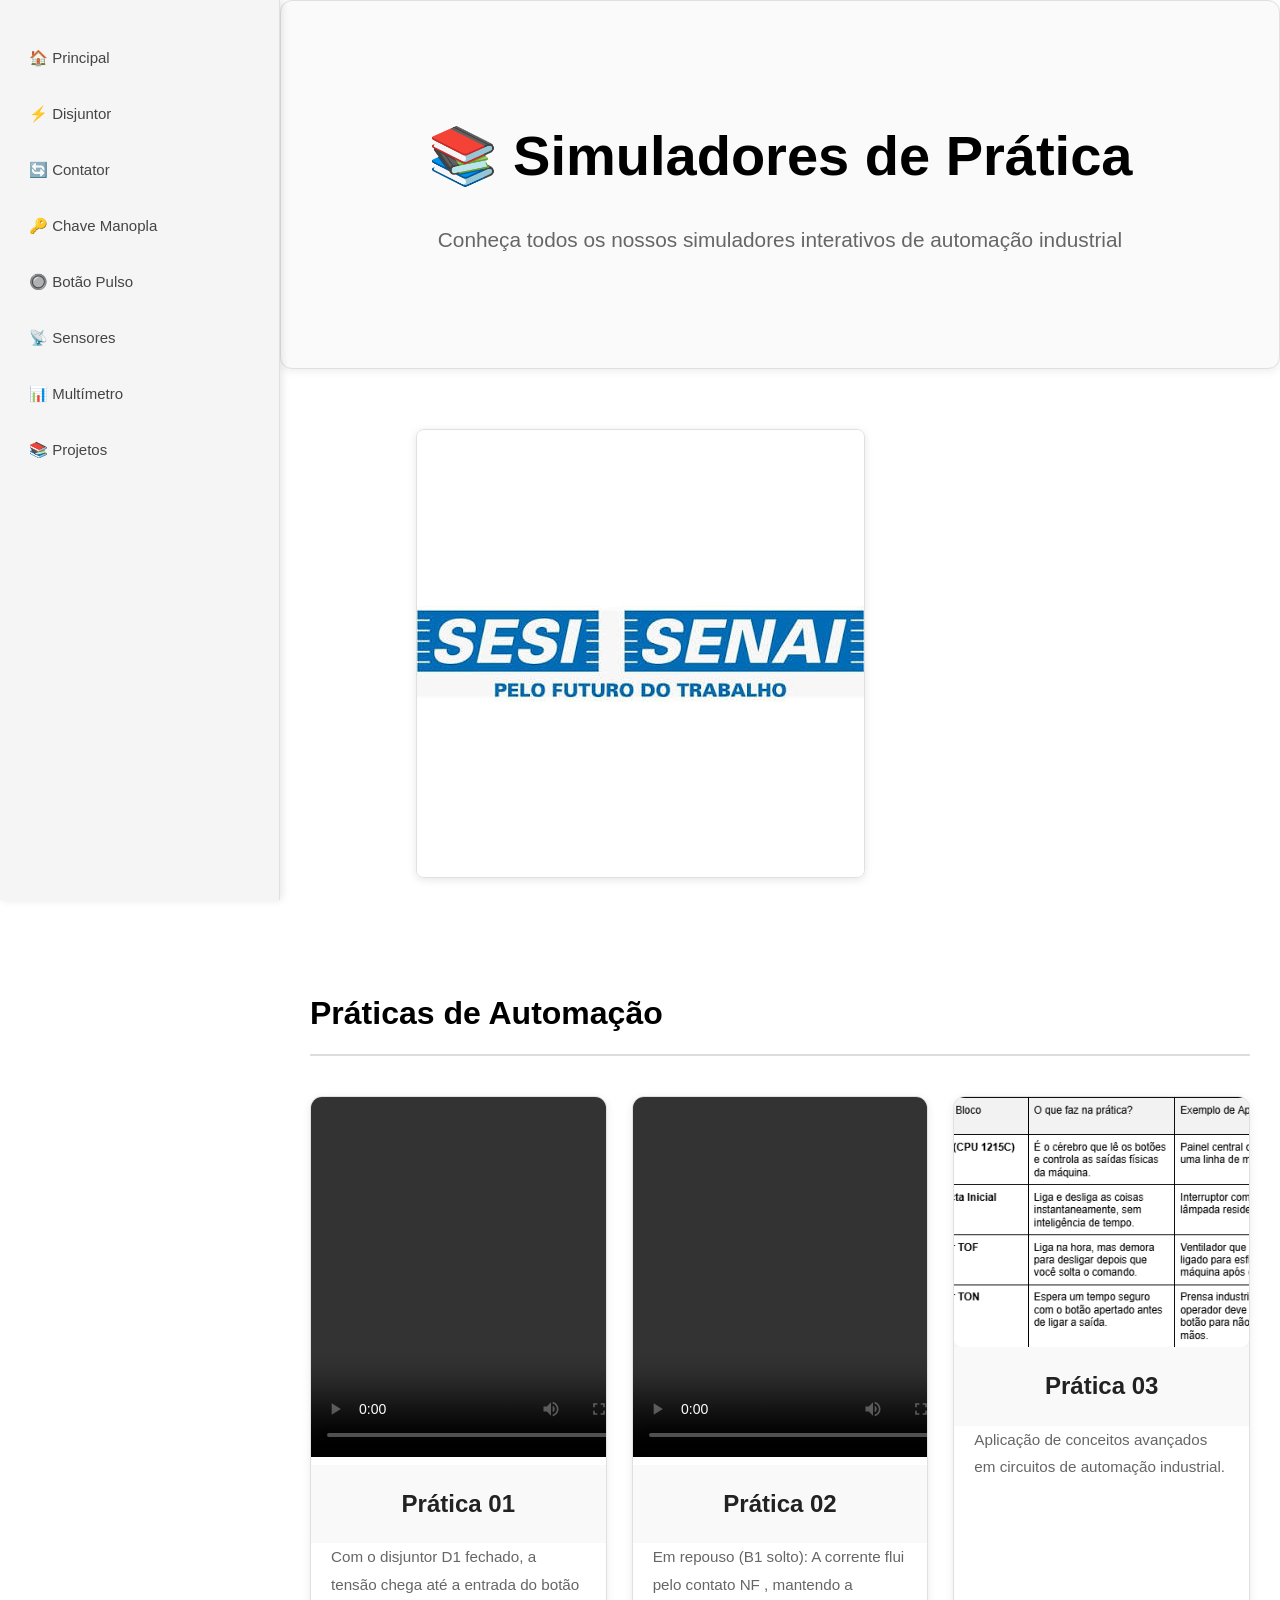
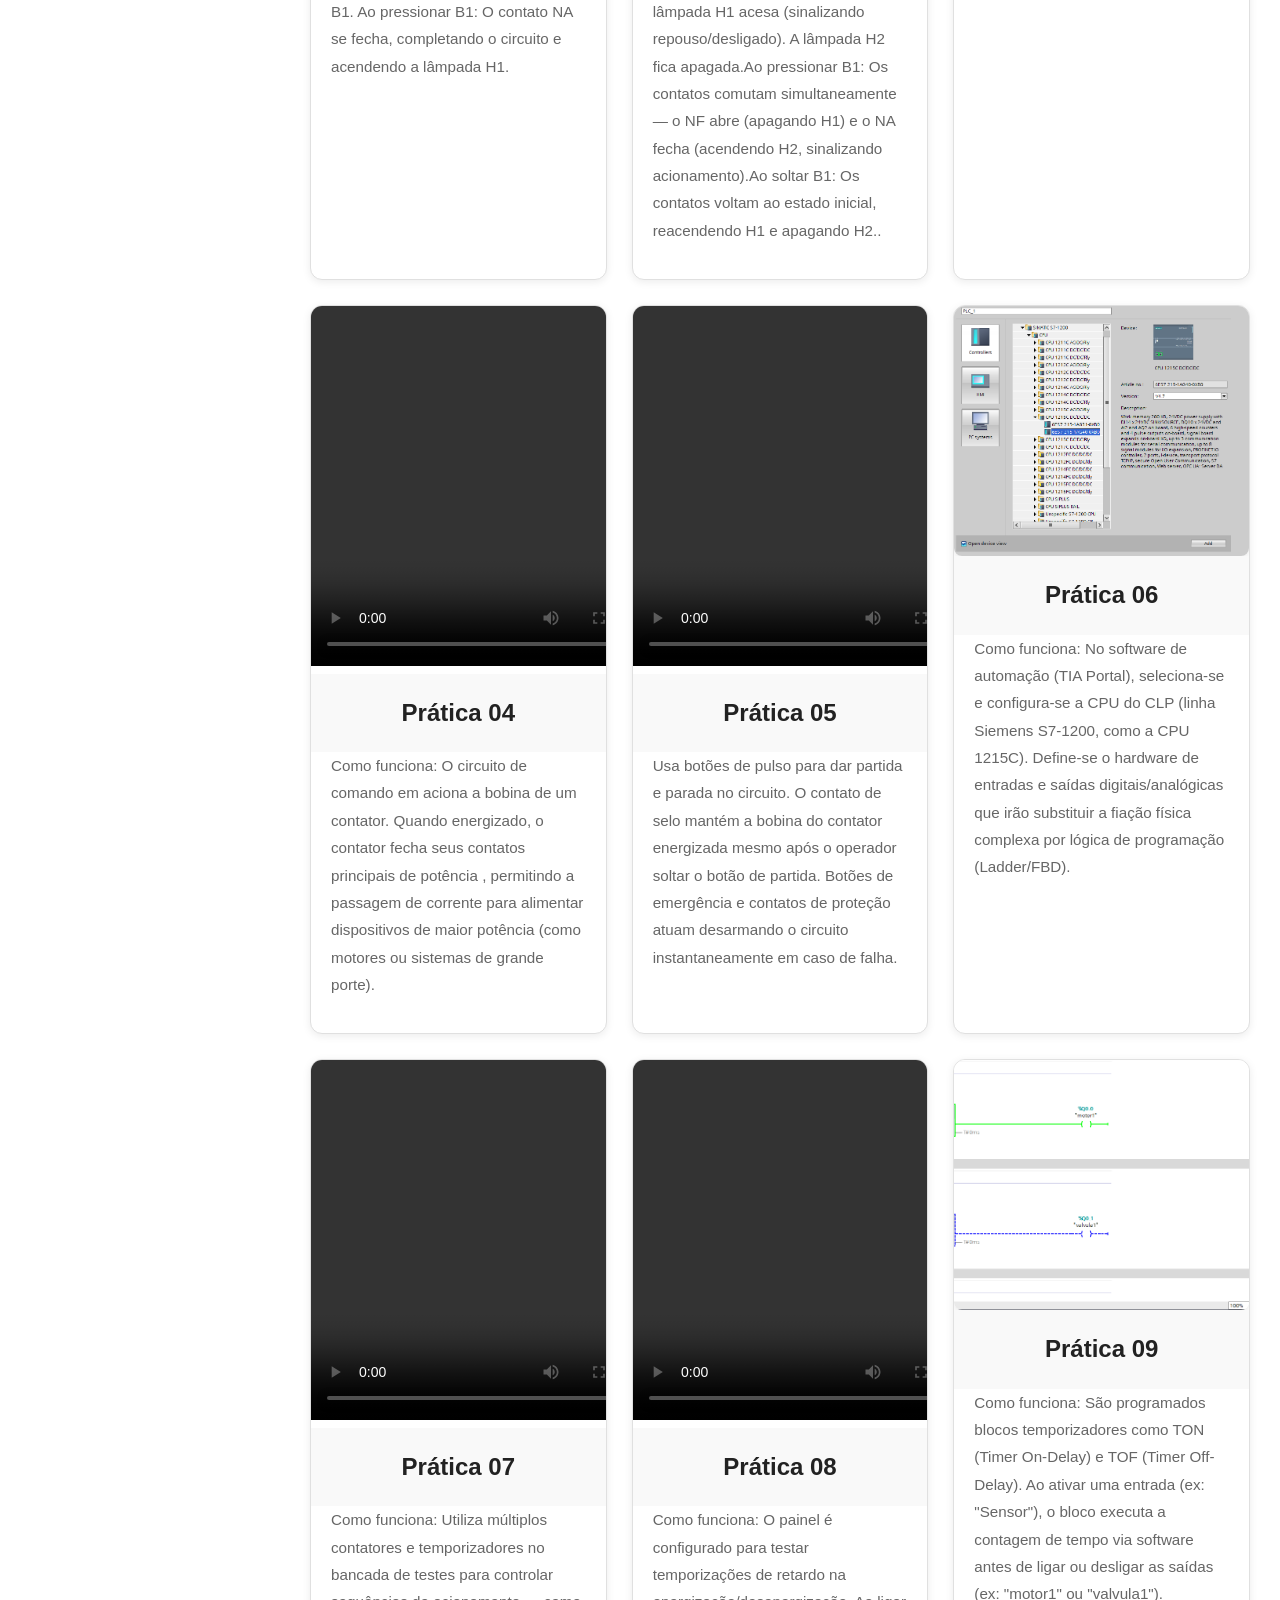
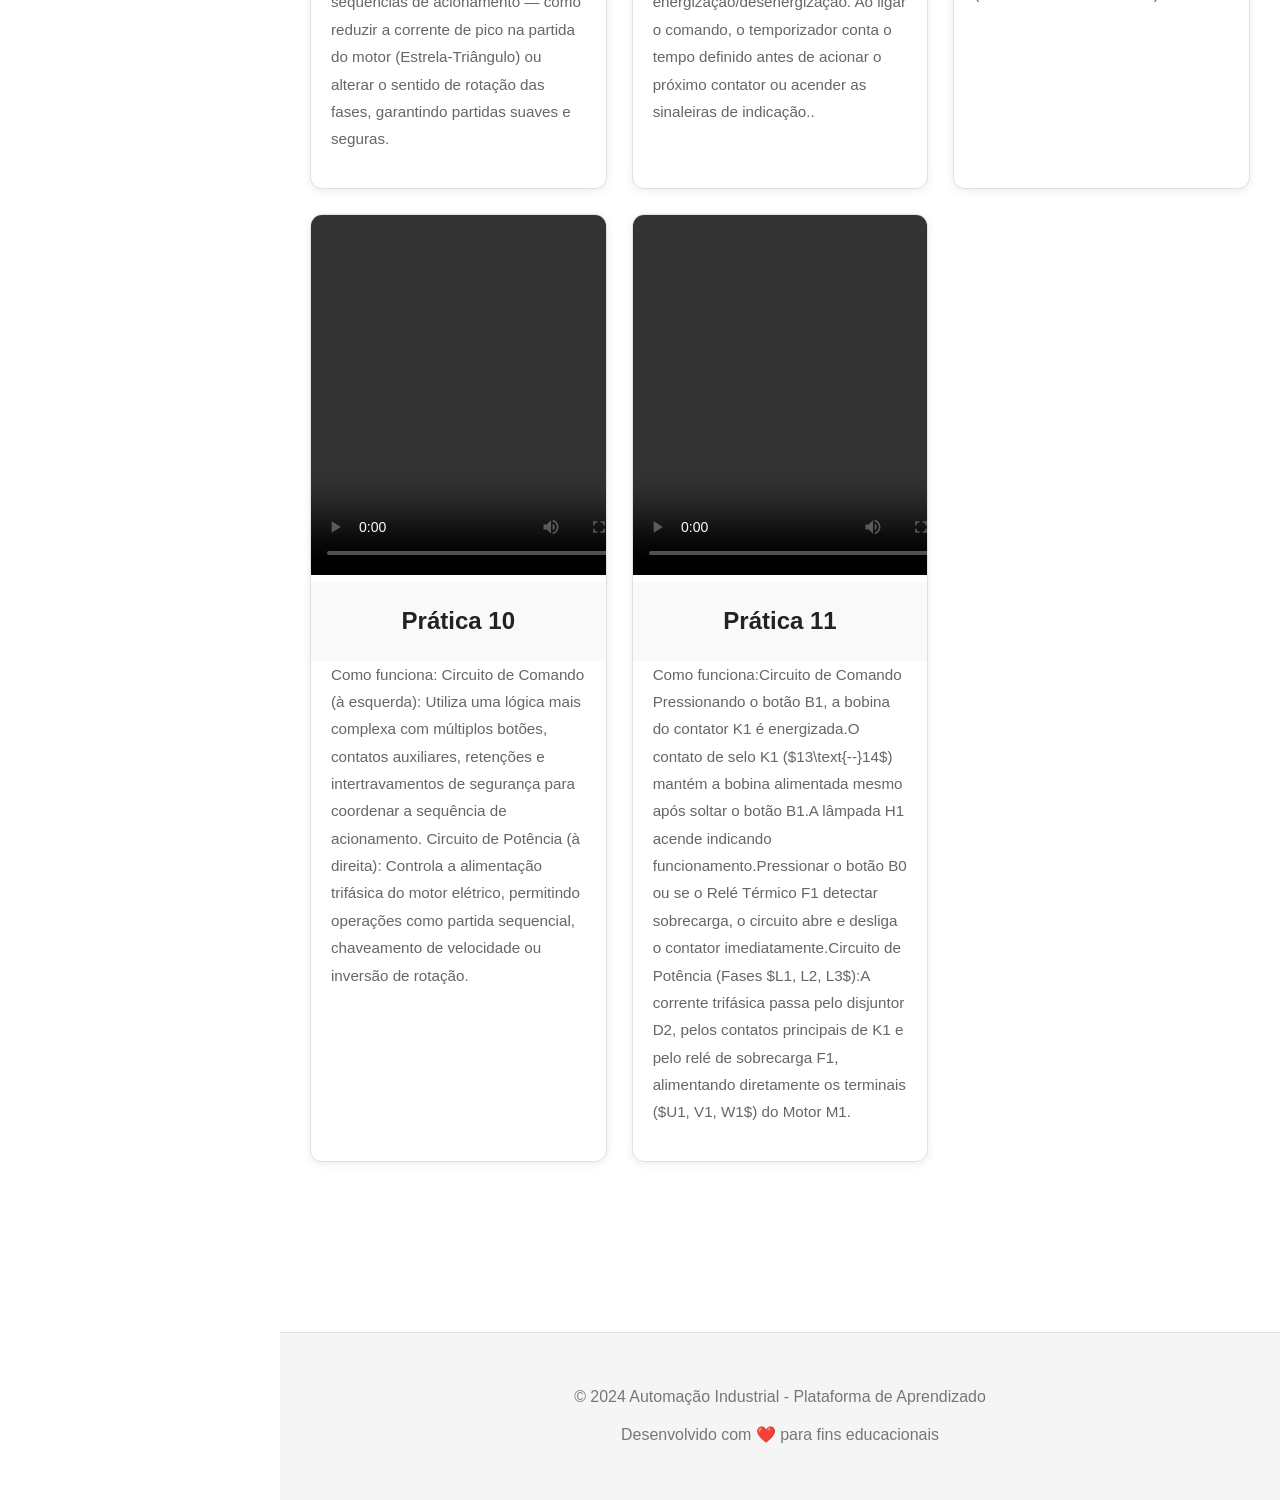
==== projetos.html @ 09acc61e "ultima versão" ====
<!DOCTYPE html>
<html lang="pt-BR">
<head>
    <meta charset="UTF-8">
    <meta name="viewport" content="width=device-width, initial-scale=1.0">
    <link rel="stylesheet" href="../style.css">
    <title>Projetos - Simuladores de Automação Industrial</title>
</head>
<body>
    
    <header>
        <nav>
            <a href="../index.html">🏠 Principal</a>
            <a href="./disjuntor.html">⚡ Disjuntor</a>
            <a href="./contador.html">🔄 Contator</a>
            <a href="./chave_manopla.html">🔑 Chave Manopla</a>
            <a href="./botao_pulso.html">🔘 Botão Pulso</a>
            <a href="./sensores.html">📡 Sensores</a>
            <a href="./multímetro.html">📊 Multímetro</a>
            <a href="../projetos.html">📚 Projetos</a>
        </nav>
    </header>

    <div class="hero">
        <h1>📚 Simuladores de Prática</h1>
        <p>Conheça todos os nossos simuladores interativos de automação industrial</p>
    </div>

    <img src="./IMG/LOGO.png" alt="">

    <div class="container">
        <h2>Práticas de Automação</h2>
        
        <div class="grid-images">
            <div class="img-card">
                <video src="./simulares/e1.mp4" controls></video>
                <h3>Prática 01</h3>
                <p>Com o disjuntor D1 fechado, a tensão chega até a entrada do botão B1.

Ao pressionar B1: O contato NA se fecha, completando o circuito e acendendo a lâmpada H1.</p>
            </div>
            
            <div class="img-card">
                <video src="./simulares/e2.mp4" controls></video>
                <h3>Prática 02</h3>
                <p>Em repouso (B1 solto): A corrente flui pelo contato NF , mantendo a lâmpada H1 acesa (sinalizando repouso/desligado). A lâmpada H2 fica apagada.Ao pressionar B1: Os contatos comutam simultaneamente — o NF abre (apagando H1) e o NA fecha (acendendo H2, sinalizando acionamento).Ao soltar B1: Os contatos voltam ao estado inicial, reacendendo H1 e apagando H2..</p>
            </div>

            <div class="img-card">
               <img src="./IMG/OQUE É CADA um.png" alt="">
                <h3>Prática 03</h3>
                <p>Aplicação de conceitos avançados em circuitos de automação industrial.</p>
            </div>

            <div class="img-card">
                <video src="./simulares/v10.mp4" controls></video>
                <h3>Prática 04</h3>
                <p>Como funciona: O circuito de comando em  aciona a bobina de um contator. Quando energizado, o contator fecha seus contatos principais de potência , permitindo a passagem de corrente para alimentar dispositivos de maior potência (como motores ou sistemas de grande porte).</p>
            </div>

            <div class="img-card">
             <video src="./simulares/v9.mp4" controls></video>
                <h3>Prática 05</h3>
                <p>Usa botões de pulso para dar partida e parada no circuito.

O contato de selo mantém a bobina do contator energizada mesmo após o operador soltar o botão de partida.

Botões de emergência e contatos de proteção atuam desarmando o circuito instantaneamente em caso de falha.</p>
            </div>

            <div class="img-card">
            <img src="./IMG/CPU.png" alt="">
                <h3>Prática 06</h3>
                <p>Como funciona:

No software de automação (TIA Portal), seleciona-se e configura-se a CPU do CLP (linha Siemens S7-1200, como a CPU 1215C).

Define-se o hardware de entradas e saídas digitais/analógicas que irão substituir a fiação física complexa por lógica de programação (Ladder/FBD).</p>
            </div>

            <div class="img-card">
                <video src="./simulares/v12.mp4" controls></video>
                <h3>Prática 07</h3>
                <p>Como funciona: Utiliza múltiplos contatores e temporizadores no bancada de testes para controlar sequências de acionamento — como reduzir a corrente de pico na partida do motor (Estrela-Triângulo) ou alterar o sentido de rotação das fases, garantindo partidas suaves e seguras.</p>
            </div>

            <div class="img-card">
            <video src="./simulares/v11.mp4" controls></video>
                <h3>Prática 08</h3>
                <p>Como funciona: O painel é configurado para testar temporizações de retardo na energização/desenergização. Ao ligar o comando, o temporizador conta o tempo definido  antes de acionar o próximo contator ou acender as sinaleiras de indicação..</p>
            </div>

            <div class="img-card">
          <img src="./IMG/si.png" alt="">
                <h3>Prática 09</h3>
                <p>Como funciona:

São programados blocos temporizadores como TON (Timer On-Delay) e TOF (Timer Off-Delay).

Ao ativar uma entrada (ex: "Sensor"), o bloco executa a contagem de tempo via software antes de ligar ou desligar as saídas (ex: "motor1" ou "valvula1").</p>
            </div>

            <div class="img-card">
             <video src="./simulares/e7.mp4" controls></video>
                <h3>Prática 10</h3>
                <p>Como funciona:

Circuito de Comando (à esquerda): Utiliza uma lógica mais complexa com múltiplos botões, contatos auxiliares, retenções e intertravamentos de segurança para coordenar a sequência de acionamento.

Circuito de Potência (à direita): Controla a alimentação trifásica do motor elétrico, permitindo operações como partida sequencial, chaveamento de velocidade ou inversão de rotação.</p>
            </div>

            <div class="img-card">
                <video src="./simulares/e6.mp4" controls></video>
                <h3>Prática 11</h3>
                <p>Como funciona:Circuito de Comando Pressionando o botão B1, a bobina do contator K1 é energizada.O contato de selo K1 ($13\text{--}14$) mantém a bobina alimentada mesmo após soltar o botão B1.A lâmpada H1 acende indicando funcionamento.Pressionar o botão B0  ou se o Relé Térmico F1 detectar sobrecarga, o circuito abre e desliga o contator imediatamente.Circuito de Potência (Fases $L1, L2, L3$):A corrente trifásica passa pelo disjuntor D2, pelos contatos principais de K1 e pelo relé de sobrecarga F1, alimentando diretamente os terminais ($U1, V1, W1$) do Motor M1.</p>
            </div>
        </div>

    </div>

    <footer>
        <p>&copy; 2024 Automação Industrial - Plataforma de Aprendizado</p>
        <p>Desenvolvido com ❤️ para fins educacionais</p>
    </footer>
</body>
</html>

 
    
</body>
</html>
---- style.css ----
/* ===== RESET E BASE ===== */
* {
    margin: 0;
    padding: 0;
    box-sizing: border-box;
}

html {
    scroll-behavior: smooth;
}

body {
    font-family: 'Segoe UI', 'Roboto', Arial, sans-serif;
    background: #ffffff;
    color: #333333;
    line-height: 1.6;
    min-height: 100vh;
    margin-left: 0;
    padding-left: 0;
}

/* ===== SIDEBAR NAVEGAÇÃO ===== */
header {
    position: fixed;
    left: 0;
    top: 0;
    width: 280px;
    height: 100vh;
    background: #f5f5f5;
    padding: 0;
    z-index: 1000;
    box-shadow: 2px 0 8px rgba(0, 0, 0, 0.1);
    border-right: 1px solid #e0e0e0;
    overflow-y: auto;
    overflow-x: hidden;
}

header nav {
    display: flex;
    flex-direction: column;
    gap: 0;
    padding: 30px 0;
    width: 100%;
}

nav a {
    color: #444444;
    text-decoration: none;
    padding: 16px 25px;
    transition: all 0.3s ease;
    font-weight: 500;
    position: relative;
    overflow: hidden;
    font-size: 15px;
    display: flex;
    align-items: center;
    gap: 12px;
    border-left: 4px solid transparent;
}

nav a::before {
    content: '';
    position: absolute;
    left: 0;
    top: -100%;
    width: 100%;
    height: 100%;
    background: linear-gradient(180deg, transparent, rgba(0, 0, 0, 0.05), transparent);
    transition: top 0.4s ease;
}

nav a:hover {
    background: rgba(0, 0, 0, 0.08);
    color: #000000;
    border-left-color: #999999;
    transform: translateX(8px);
}

nav a:hover::before {
    top: 100%;
}

/* Scroll suave no sidebar */
header::-webkit-scrollbar {
    width: 6px;
}

header::-webkit-scrollbar-track {
    background: #f0f0f0;
}

header::-webkit-scrollbar-thumb {
    background: #cccccc;
    border-radius: 3px;
}

header::-webkit-scrollbar-thumb:hover {
    background: #999999;
}

/* ===== CONTAINER ===== */
.container {
    max-width: 1200px;
    margin: 0 auto;
    padding: 50px 30px;
    margin-left: 280px;
}

/* ===== TÍTULOS ===== */
h1, h2, h3 {
    color: #000000;
    margin: 30px 0 15px 0;
    font-weight: 700;
}

h1 {
    font-size: 3em;
    color: #000000;
    margin-bottom: 25px;
}

h2 {
    font-size: 2em;
    color: #000000;
    margin-top: 40px;
    border-bottom: 2px solid #dddddd;
    padding-bottom: 15px;
}

h3 {
    font-size: 1.5em;
    color: #222222;
}

p {
    font-size: 1.05em;
    margin-bottom: 15px;
    line-height: 1.8;
    color: #555555;
}

/* ===== HERO SECTION ===== */
.hero {
    text-align: center;
    padding: 80px 40px;
    background: #fafafa;
    border-radius: 12px;
    margin-bottom: 60px;
    margin-left: 280px;
    border: 1px solid #e0e0e0;
    box-shadow: 0 2px 8px rgba(0, 0, 0, 0.08);
}

.hero h1 {
    font-size: 3.5em;
    margin-bottom: 20px;
}

.hero p {
    font-size: 1.3em;
    color: #666666;
    max-width: 700px;
    margin: 0 auto 30px;
}

/* ===== LOGO CONTAINER ===== */
.logo-container {
    margin-top: 40px;
    display: flex;
    justify-content: center;
    align-items: center;
}

.logo-sesi {
    max-width: 200px;
    height: auto;
    border: none !important;
    box-shadow: none !important;
    margin: 0 !important;
    filter: drop-shadow(0 2px 8px rgba(0, 0, 0, 0.1));
    transition: all 0.3s ease;
}

.logo-sesi:hover {
    transform: scale(1.05);
    filter: drop-shadow(0 4px 12px rgba(0, 0, 0, 0.15));
}

/* ===== GRID DE CARDS ===== */
.grid-container {
    display: grid;
    grid-template-columns: repeat(auto-fit, minmax(300px, 1fr));
    gap: 30px;
    margin: 40px 0;
}

.card {
    background: #ffffff;
    padding: 30px;
    border-radius: 12px;
    border: 1px solid #e0e0e0;
    transition: all 0.3s ease;
    box-shadow: 0 2px 8px rgba(0, 0, 0, 0.08);
    position: relative;
    overflow: hidden;
}

.card::before {
    content: '';
    position: absolute;
    top: 0;
    left: -100%;
    width: 100%;
    height: 100%;
    background: linear-gradient(90deg, transparent, rgba(0, 0, 0, 0.03), transparent);
    transition: left 0.5s ease;
}

.card:hover {
    transform: translateY(-5px);
    border-color: #d0d0d0;
    box-shadow: 0 4px 16px rgba(0, 0, 0, 0.12);
}

.card:hover::before {
    left: 100%;
}

.card h3 {
    color: #222222;
    margin-top: 0;
    margin-bottom: 15px;
}

/* ===== IMAGENS ===== */
img {
    max-width: 100%;
    height: auto;
    border-radius: 8px;
    border: 1px solid #e0e0e0;
    box-shadow: 0 2px 8px rgba(0, 0, 0, 0.1);
    transition: all 0.3s ease;
    display: block;
    margin: 20px auto;
}

img:hover {
    transform: scale(1.02);
    border-color: #cccccc;
    box-shadow: 0 4px 16px rgba(0, 0, 0, 0.15);
}

.grid-images {
    display: grid;
    grid-template-columns: repeat(auto-fit, minmax(280px, 1fr));
    gap: 25px;
    margin: 40px 0;
}

.img-card {
    background: #ffffff;
    border-radius: 12px;
    overflow: hidden;
    border: 1px solid #e0e0e0;
    box-shadow: 0 2px 8px rgba(0, 0, 0, 0.08);
    transition: all 0.3s ease;
}

.img-card:hover {
    transform: translateY(-5px);
    border-color: #d0d0d0;
    box-shadow: 0 4px 16px rgba(0, 0, 0, 0.12);
}

.img-card img {
    width: 100%;
    height: 250px;
    object-fit: cover;
    margin: 0;
    border: none;
    display: block;
}

.img-card h3 {
    padding: 20px;
    text-align: center;
    margin: 0;
    color: #222222;
    background: #f9f9f9;
}

.img-card p {
    padding: 0 20px 20px;
    font-size: 0.95em;
    color: #666666;
}

/* ===== BOTÕES ===== */
button, .btn {
    background: #333333;
    color: #ffffff;
    border: none;
    padding: 14px 30px;
    border-radius: 8px;
    font-size: 1em;
    font-weight: 600;
    cursor: pointer;
    transition: all 0.3s ease;
    box-shadow: 0 2px 8px rgba(0, 0, 0, 0.15);
    text-decoration: none;
    display: inline-block;
    text-transform: uppercase;
    letter-spacing: 0.5px;
}

button:hover, .btn:hover {
    transform: translateY(-2px);
    box-shadow: 0 4px 12px rgba(0, 0, 0, 0.25);
    background: #1a1a1a;
}

button:active, .btn:active {
    transform: translateY(-1px);
}

/* ===== RODAPÉ ===== */
footer {
    background: #f5f5f5;
    color: #666666;
    text-align: center;
    padding: 40px 20px;
    margin-top: 80px;
    margin-left: 280px;
    border-top: 1px solid #e0e0e0;
    font-size: 0.95em;
}

footer p {
    margin: 10px 0;
    color: #777777;
}

/* ===== CAIXAS DE TEXTO ===== */
.texto-box, .info-box {
    border: 1px solid #e0e0e0;
    border-radius: 8px;
    padding: 25px;
    background: #fafafa;
    margin: 25px 0;
    box-shadow: 0 2px 4px rgba(0, 0, 0, 0.05);
    transition: all 0.3s ease;
}

.texto-box:hover, .info-box:hover {
    border-color: #d0d0d0;
    box-shadow: 0 4px 12px rgba(0, 0, 0, 0.08);
}

/* ===== LISTAS ===== */
ul {
    color: #555555;
}

ul li {
    color: #555555;
}

/* ===== RESPONSIVO ===== */
@media (max-width: 768px) {
    h1 {
        font-size: 2em;
    }

    h2 {
        font-size: 1.5em;
    }

    nav a {
        padding: 12px 20px;
        font-size: 14px;
    }

    .container {
        padding: 30px 20px;
        margin-left: 0;
    }

    .hero {
        padding: 50px 20px;
    }

    .grid-container,
    .grid-images {
        grid-template-columns: 1fr;
        gap: 20px;
    }

    header {
        width: 100%;
        height: auto;
        position: relative;
        border-right: none;
        border-bottom: 1px solid #e0e0e0;
        box-shadow: 0 2px 8px rgba(0, 0, 0, 0.1);
    }

    header nav {
        flex-direction: row;
        flex-wrap: wrap;
        gap: 5px;
        padding: 10px;
        justify-content: center;
    }

    nav a {
        padding: 10px 12px;
        font-size: 12px;
        border-left: none;
        border-bottom: 2px solid transparent;
    }

    nav a:hover {
        border-left: none;
        border-bottom-color: #999999;
        transform: translateY(-2px);
    }

    footer {
        margin-left: 0;
    }
}

video{
    width: 360px;
    height: 360px;
}
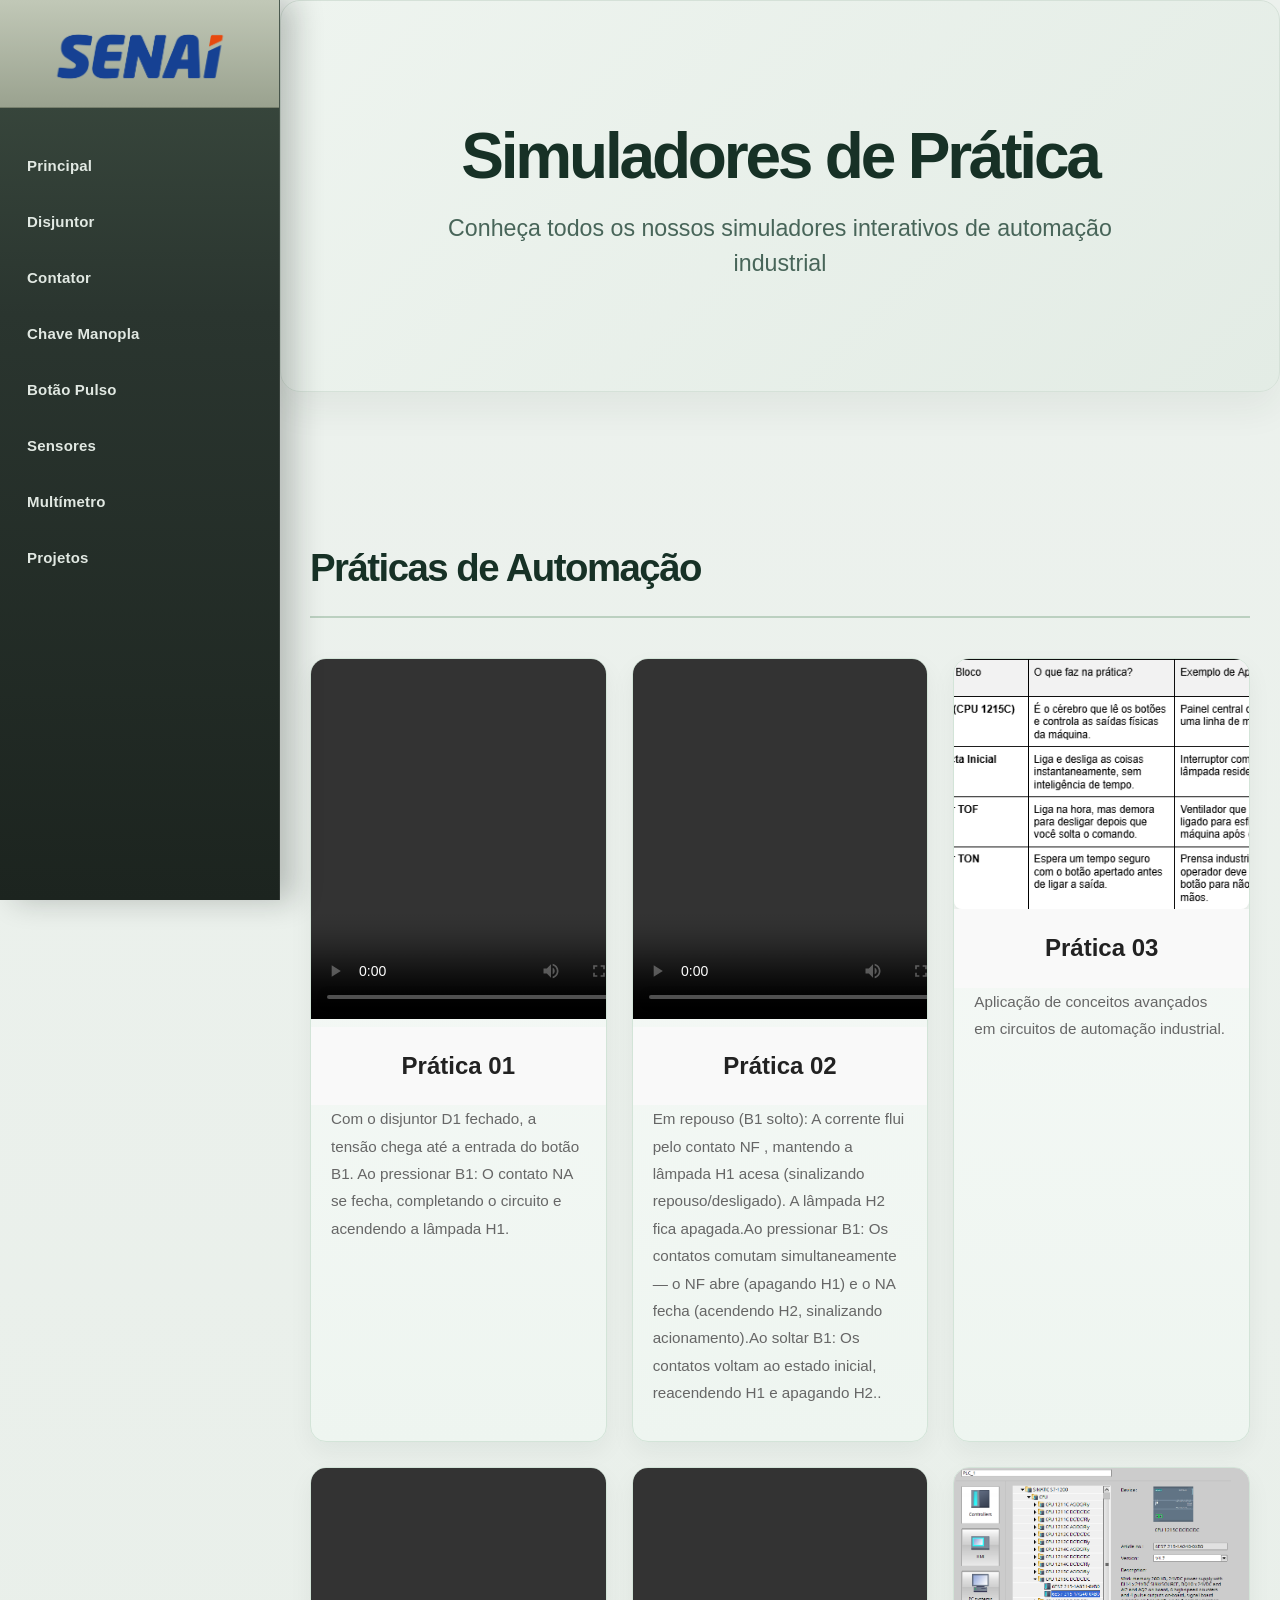
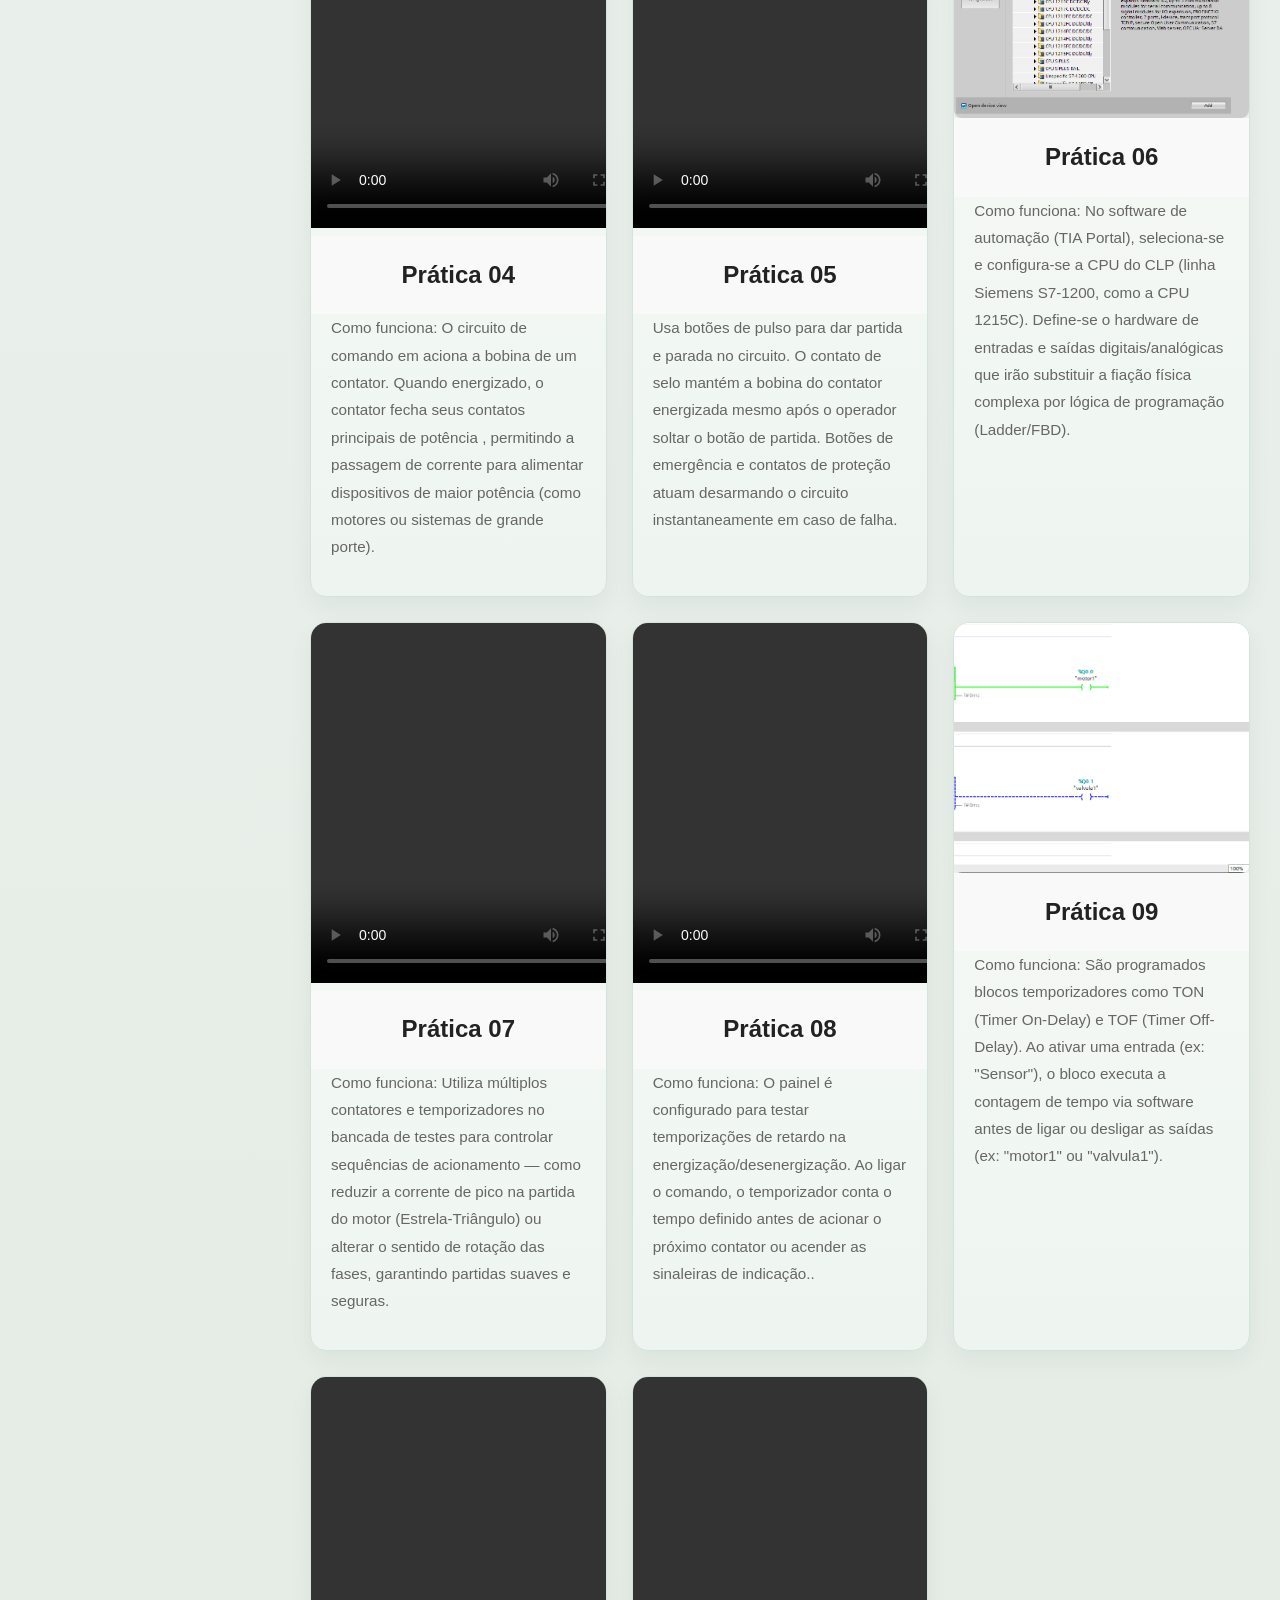
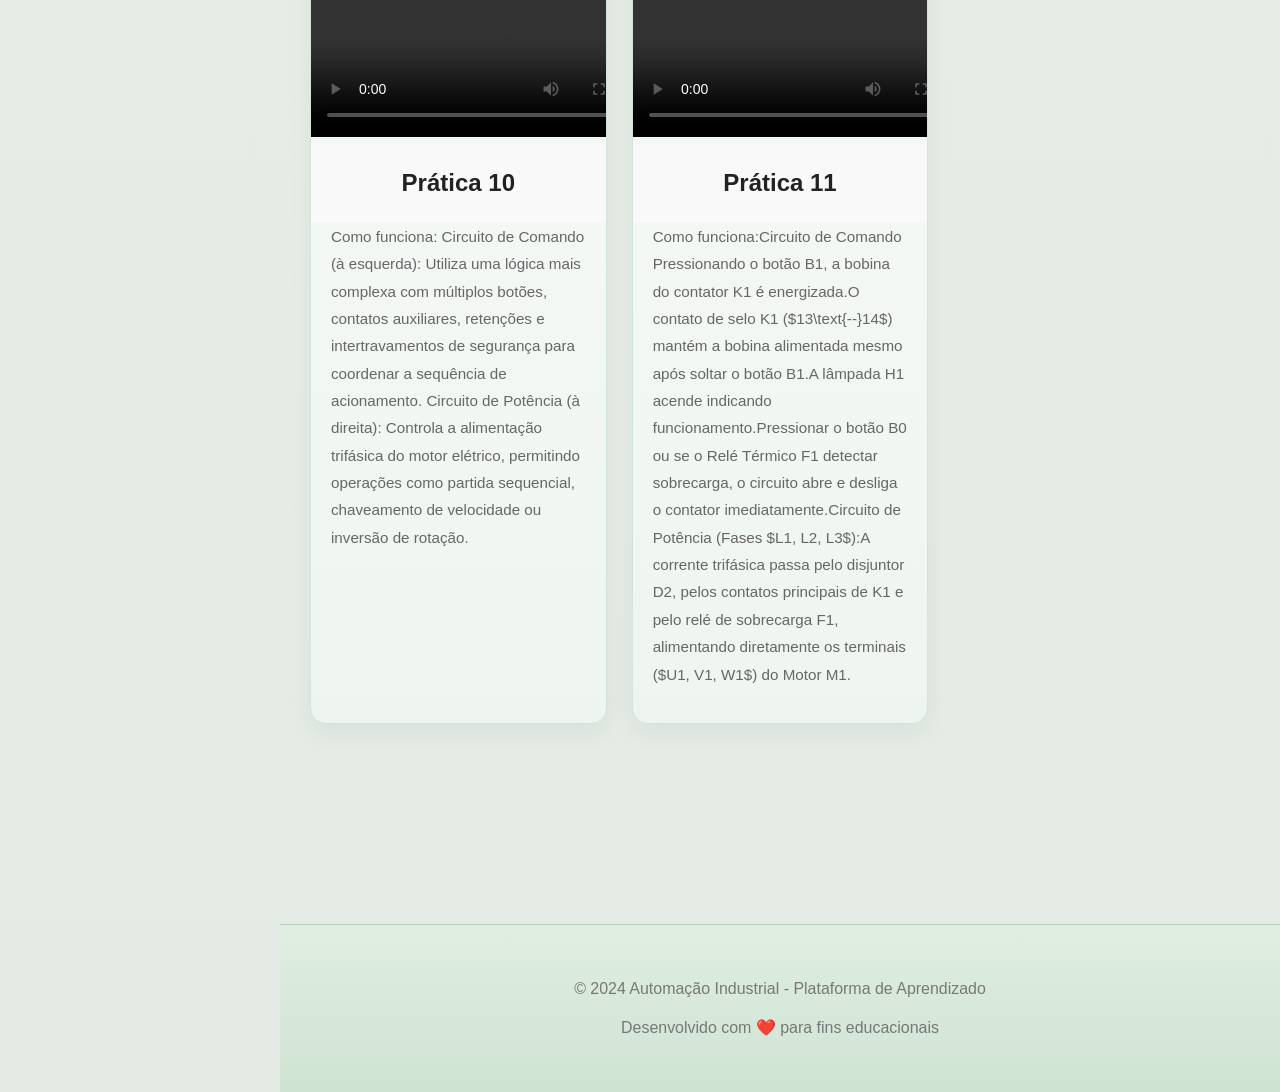
==== commit f4b4177c: "versão final" ====
--- a/projetos.html
+++ b/projetos.html
@@ -9,24 +9,25 @@
 <body>
     
     <header>
+        <div class="sidebar-logo">
+            <img src="./IMG/senail  logo.png" alt="Logo SESI SENAI">
+        </div>
         <nav>
-            <a href="../index.html">🏠 Principal</a>
-            <a href="./disjuntor.html">⚡ Disjuntor</a>
-            <a href="./contador.html">🔄 Contator</a>
-            <a href="./chave_manopla.html">🔑 Chave Manopla</a>
-            <a href="./botao_pulso.html">🔘 Botão Pulso</a>
-            <a href="./sensores.html">📡 Sensores</a>
-            <a href="./multímetro.html">📊 Multímetro</a>
-            <a href="../projetos.html">📚 Projetos</a>
+            <a href="../index.html">Principal</a>
+            <a href="./disjuntor.html">Disjuntor</a>
+            <a href="./contador.html">Contator</a>
+            <a href="./chave_manopla.html">Chave Manopla</a>
+            <a href="./botao_pulso.html">Botão Pulso</a>
+            <a href="./sensores.html">Sensores</a>
+            <a href="./multímetro.html">Multímetro</a>
+            <a href="../projetos.html">Projetos</a>
         </nav>
     </header>
 
     <div class="hero">
-        <h1>📚 Simuladores de Prática</h1>
+        <h1>Simuladores de Prática</h1>
         <p>Conheça todos os nossos simuladores interativos de automação industrial</p>
     </div>
-
-    <img src="./IMG/LOGO.png" alt="">
 
     <div class="container">
         <h2>Práticas de Automação</h2>
--- a/style.css
+++ b/style.css
@@ -11,8 +11,8 @@
 
 body {
     font-family: 'Segoe UI', 'Roboto', Arial, sans-serif;
-    background: #ffffff;
-    color: #333333;
+    background: linear-gradient(180deg, #edf2ee 0%, #e3ebe4 100%);
+    color: #1f2e27;
     line-height: 1.6;
     min-height: 100vh;
     margin-left: 0;
@@ -26,11 +26,11 @@
     top: 0;
     width: 280px;
     height: 100vh;
-    background: #f5f5f5;
+    background: linear-gradient(180deg, #3d4d41 0%, #2a352f 35%, #1c241f 100%);
     padding: 0;
     z-index: 1000;
-    box-shadow: 2px 0 8px rgba(0, 0, 0, 0.1);
-    border-right: 1px solid #e0e0e0;
+    box-shadow: 14px 0 28px rgba(16, 23, 19, 0.24);
+    border-right: 1px solid rgba(255, 255, 255, 0.08);
     overflow-y: auto;
     overflow-x: hidden;
 }
@@ -44,36 +44,43 @@
 }
 
 nav a {
-    color: #444444;
+    color: #edf4ee;
     text-decoration: none;
-    padding: 16px 25px;
-    transition: all 0.3s ease;
-    font-weight: 500;
+    padding: 16px 24px;
+    transition: all 0.25s ease;
+    font-weight: 600;
     position: relative;
     overflow: hidden;
     font-size: 15px;
     display: flex;
     align-items: center;
     gap: 12px;
-    border-left: 4px solid transparent;
+    border-left: 3px solid transparent;
+    letter-spacing: 0.2px;
+    opacity: 0.94;
 }
 
 nav a::before {
     content: '';
     position: absolute;
     left: 0;
-    top: -100%;
+    top: 0;
+    width: 0;
+    height: 100%;
+    background: linear-gradient(90deg, rgba(155, 178, 160, 0.18), rgba(155, 178, 160, 0.02));
+    transition: width 0.25s ease;
+}
+
+nav a:hover {
+    background: rgba(255, 255, 255, 0.05);
+    color: #ffffff;
+    border-left-color: #d6e7d8;
+    transform: translateX(4px);
+    opacity: 1;
+}
+
+nav a:hover::before {
     width: 100%;
-    height: 100%;
-    background: linear-gradient(180deg, transparent, rgba(0, 0, 0, 0.05), transparent);
-    transition: top 0.4s ease;
-}
-
-nav a:hover {
-    background: rgba(0, 0, 0, 0.08);
-    color: #000000;
-    border-left-color: #999999;
-    transform: translateX(8px);
 }
 
 nav a:hover::before {
@@ -86,50 +93,66 @@
 }
 
 header::-webkit-scrollbar-track {
-    background: #f0f0f0;
+    background: #1d3d30;
 }
 
 header::-webkit-scrollbar-thumb {
-    background: #cccccc;
+    background: #a8c6b0;
     border-radius: 3px;
 }
 
 header::-webkit-scrollbar-thumb:hover {
-    background: #999999;
+    background: #d6ebdc;
 }
 
 /* ===== CONTAINER ===== */
 .container {
     max-width: 1200px;
     margin: 0 auto;
-    padding: 50px 30px;
+    padding: 45px 30px 80px;
     margin-left: 280px;
+}
+
+.info-box {
+    background: linear-gradient(180deg, #f5faf6 0%, #edf5ef 100%);
+    border-radius: 18px;
+    padding: 30px 28px;
+    border: 1px solid #d5e3d8;
+    box-shadow: 0 10px 24px rgba(31, 46, 39, 0.04);
+    margin-top: 22px;
+}
+
+.info-box p {
+    font-size: 1.08em;
+    color: #2d4238;
 }
 
 /* ===== TÍTULOS ===== */
 h1, h2, h3 {
-    color: #000000;
+    color: #173126;
     margin: 30px 0 15px 0;
-    font-weight: 700;
+    font-weight: 800;
 }
 
 h1 {
-    font-size: 3em;
-    color: #000000;
+    font-size: 3.5em;
+    color: #173126;
     margin-bottom: 25px;
+    letter-spacing: -0.05em;
 }
 
 h2 {
-    font-size: 2em;
-    color: #000000;
+    font-size: 2.4em;
+    color: #173126;
     margin-top: 40px;
-    border-bottom: 2px solid #dddddd;
-    padding-bottom: 15px;
+    border-bottom: 2px solid #bbd0c0;
+    padding-bottom: 18px;
+    letter-spacing: -0.04em;
 }
 
 h3 {
     font-size: 1.5em;
-    color: #222222;
+    color: #234131;
 }
 
 p {
@@ -142,48 +165,49 @@
 /* ===== HERO SECTION ===== */
 .hero {
     text-align: center;
-    padding: 80px 40px;
-    background: #fafafa;
-    border-radius: 12px;
+    padding: 90px 40px 80px;
+    background: linear-gradient(135deg, #eef4ef 0%, #e3ece5 100%);
+    border-radius: 20px;
     margin-bottom: 60px;
     margin-left: 280px;
-    border: 1px solid #e0e0e0;
-    box-shadow: 0 2px 8px rgba(0, 0, 0, 0.08);
+    border: 1px solid #d5e1d8;
+    box-shadow: 0 18px 36px rgba(30, 46, 38, 0.06);
 }
 
 .hero h1 {
-    font-size: 3.5em;
+    font-size: 4em;
     margin-bottom: 20px;
+    font-weight: 800;
+    line-height: 1.1;
 }
 
 .hero p {
-    font-size: 1.3em;
-    color: #666666;
-    max-width: 700px;
+    font-size: 1.45em;
+    color: #486559;
+    max-width: 760px;
     margin: 0 auto 30px;
-}
-
-/* ===== LOGO CONTAINER ===== */
-.logo-container {
-    margin-top: 40px;
+    line-height: 1.5;
+}
+
+/* ===== LOGO SIDEBAR ===== */
+.sidebar-logo {
+    padding: 18px 20px 12px;
+    background: linear-gradient(180deg, #c1c8b7 0%, #9aa28f 100%);
+    border-bottom: 1px solid #77806d;
     display: flex;
     justify-content: center;
     align-items: center;
 }
 
-.logo-sesi {
-    max-width: 200px;
+.sidebar-logo img {
+    width: 100%;
+    max-width: 180px;
     height: auto;
-    border: none !important;
-    box-shadow: none !important;
-    margin: 0 !important;
-    filter: drop-shadow(0 2px 8px rgba(0, 0, 0, 0.1));
-    transition: all 0.3s ease;
-}
-
-.logo-sesi:hover {
-    transform: scale(1.05);
-    filter: drop-shadow(0 4px 12px rgba(0, 0, 0, 0.15));
+    margin: 0;
+    border: none;
+    box-shadow: none;
+    display: block;
+    background: transparent;
 }
 
 /* ===== GRID DE CARDS ===== */
@@ -195,12 +219,12 @@
 }
 
 .card {
-    background: #ffffff;
+    background: linear-gradient(180deg, #f9fbfa 0%, #edf5f0 100%);
     padding: 30px;
-    border-radius: 12px;
-    border: 1px solid #e0e0e0;
+    border-radius: 18px;
+    border: 1px solid #d8e6d9;
     transition: all 0.3s ease;
-    box-shadow: 0 2px 8px rgba(0, 0, 0, 0.08);
+    box-shadow: 0 10px 22px rgba(26, 38, 31, 0.05);
     position: relative;
     overflow: hidden;
 }
@@ -212,14 +236,14 @@
     left: -100%;
     width: 100%;
     height: 100%;
-    background: linear-gradient(90deg, transparent, rgba(0, 0, 0, 0.03), transparent);
+    background: linear-gradient(90deg, transparent, rgba(89, 126, 102, 0.09), transparent);
     transition: left 0.5s ease;
 }
 
 .card:hover {
-    transform: translateY(-5px);
-    border-color: #d0d0d0;
-    box-shadow: 0 4px 16px rgba(0, 0, 0, 0.12);
+    transform: translateY(-8px);
+    border-color: #bccfc0;
+    box-shadow: 0 18px 34px rgba(28, 42, 32, 0.09);
 }
 
 .card:hover::before {
@@ -258,12 +282,17 @@
 }
 
 .img-card {
-    background: #ffffff;
-    border-radius: 12px;
+    background: linear-gradient(180deg, #f7faf8 0%, #eef5f0 100%);
+    border-radius: 16px;
     overflow: hidden;
-    border: 1px solid #e0e0e0;
-    box-shadow: 0 2px 8px rgba(0, 0, 0, 0.08);
+    border: 1px solid #d3e4d8;
+    box-shadow: 0 10px 24px rgba(26, 38, 31, 0.05);
     transition: all 0.3s ease;
+}
+
+.img-card:hover {
+    transform: translateY(-6px);
+    box-shadow: 0 16px 30px rgba(26, 38, 31, 0.09);
 }
 
 .img-card:hover {
@@ -297,16 +326,16 @@
 
 /* ===== BOTÕES ===== */
 button, .btn {
-    background: #333333;
+    background: linear-gradient(180deg, #496d5a 0%, #2f4e3f 100%);
     color: #ffffff;
     border: none;
     padding: 14px 30px;
-    border-radius: 8px;
+    border-radius: 10px;
     font-size: 1em;
     font-weight: 600;
     cursor: pointer;
     transition: all 0.3s ease;
-    box-shadow: 0 2px 8px rgba(0, 0, 0, 0.15);
+    box-shadow: 0 8px 18px rgba(27, 42, 34, 0.12);
     text-decoration: none;
     display: inline-block;
     text-transform: uppercase;
@@ -315,8 +344,8 @@
 
 button:hover, .btn:hover {
     transform: translateY(-2px);
-    box-shadow: 0 4px 12px rgba(0, 0, 0, 0.25);
-    background: #1a1a1a;
+    box-shadow: 0 12px 24px rgba(27, 42, 34, 0.18);
+    background: linear-gradient(180deg, #355544 0%, #243d32 100%);
 }
 
 button:active, .btn:active {
@@ -325,13 +354,13 @@
 
 /* ===== RODAPÉ ===== */
 footer {
-    background: #f5f5f5;
-    color: #666666;
+    background: linear-gradient(180deg, #dfeee1 0%, #cfe3d3 100%);
+    color: #315343;
     text-align: center;
     padding: 40px 20px;
     margin-top: 80px;
     margin-left: 280px;
-    border-top: 1px solid #e0e0e0;
+    border-top: 1px solid #b7d0bb;
     font-size: 0.95em;
 }
 
@@ -342,12 +371,12 @@
 
 /* ===== CAIXAS DE TEXTO ===== */
 .texto-box, .info-box {
-    border: 1px solid #e0e0e0;
+    border: 1px solid #cfe1d4;
     border-radius: 8px;
     padding: 25px;
-    background: #fafafa;
+    background: linear-gradient(180deg, #f4faf5 0%, #eaf3ed 100%);
     margin: 25px 0;
-    box-shadow: 0 2px 4px rgba(0, 0, 0, 0.05);
+    box-shadow: 0 2px 4px rgba(0, 0, 0, 0.04);
     transition: all 0.3s ease;
 }
 
@@ -434,7 +463,29 @@
     width: 360px;
     height: 360px;
 }
-
-
-
-
+.logo {
+    display: flex;
+    justify-content: center;      /* Centraliza na horizontal */
+    align-items: center;          /* Centraliza na vertical */
+    margin-bottom: 2.5rem;        /* Espaço embaixo da logo */
+    padding: 1.2rem;              /* Espaço interno ao redor */
+    border-bottom: 2px solid var(--primary);  /* Linha azul embaixo */
+    border-radius: 8px;           /* Cantos arredondados */
+    background-color: rgba(0, 86, 166, 0.1); /* Fundo azul transparente */
+    transition: all 0.3s ease;    /* Animação suave */
+}
+
+.logo img {
+    height: 50px;        /* Altura da imagem */
+    width: auto;         /* Largura automática */
+    box-shadow: none !important;
+    margin: 0 !important;
+    transition: transform 0.3s ease;
+}
+
+.logo img:hover {
+    transform: scale(1.1);  /* Aumenta quando passa o mouse */
+}
+
+
+
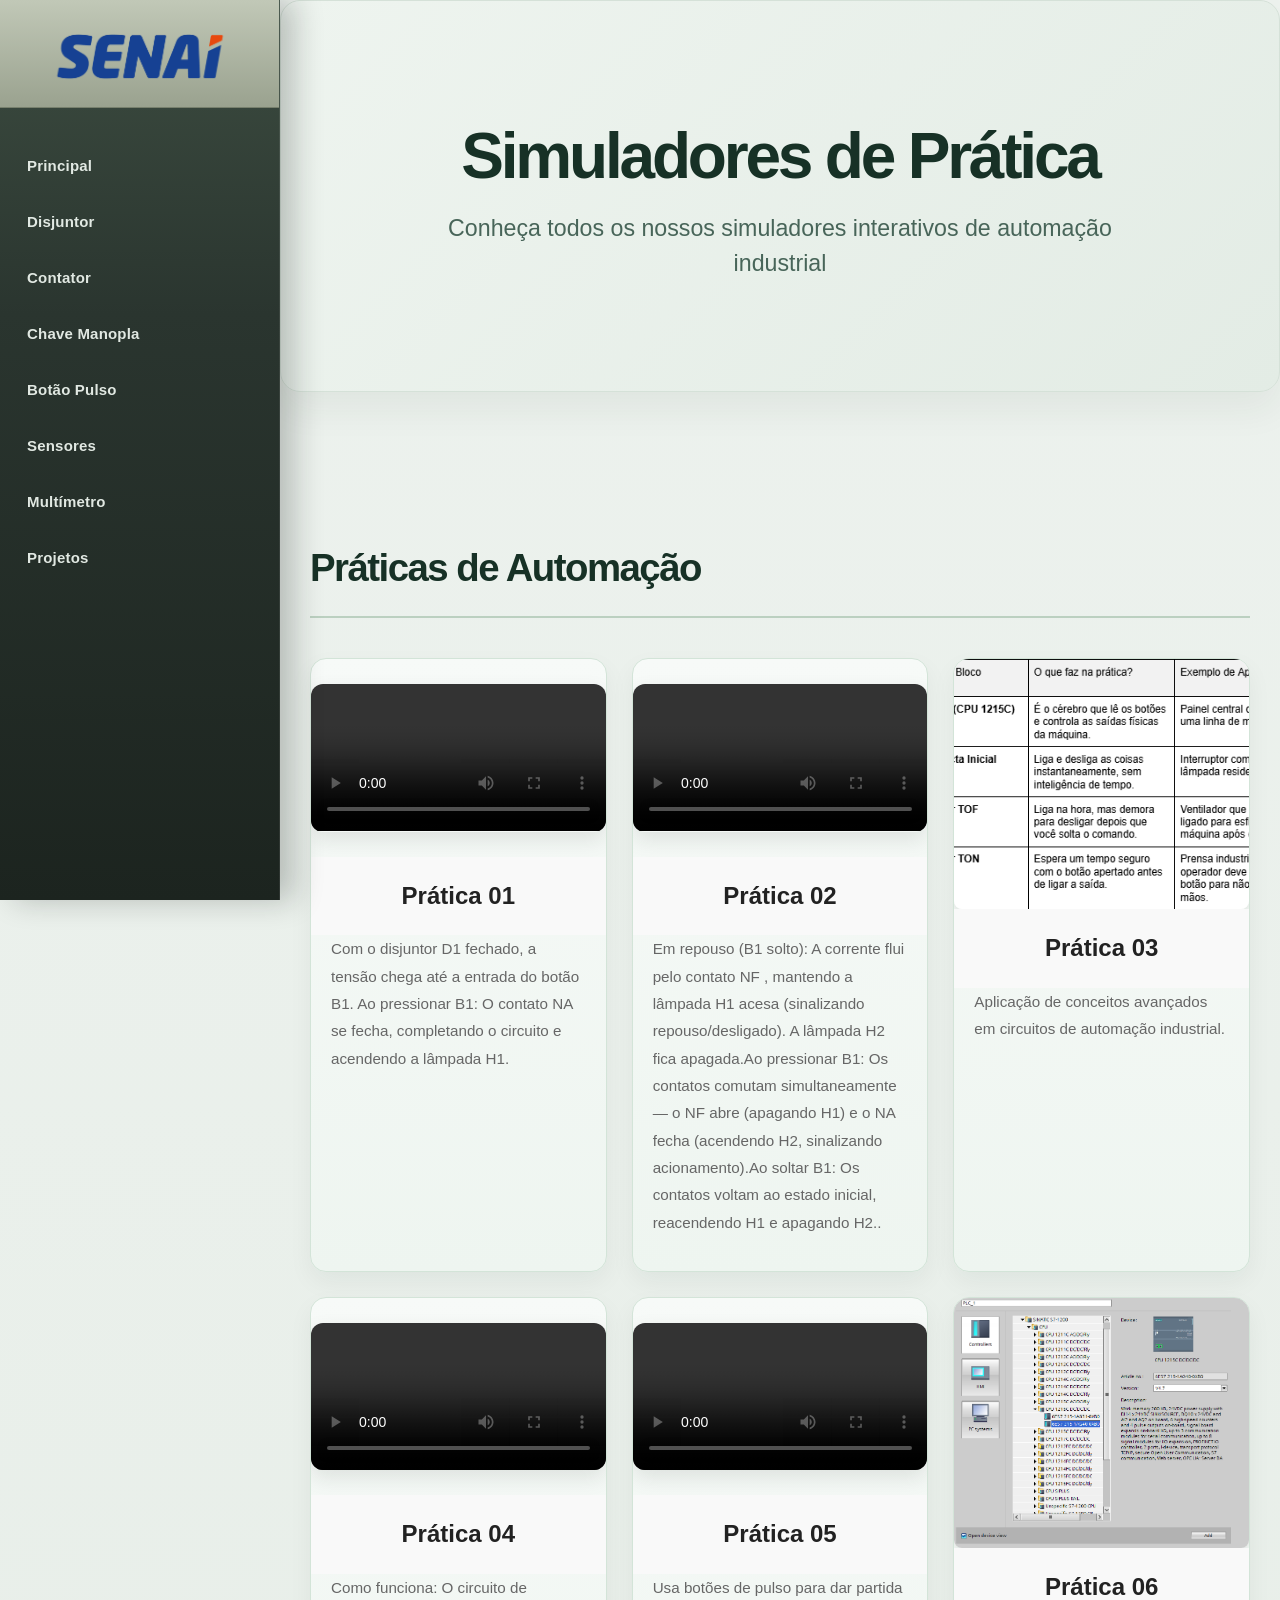
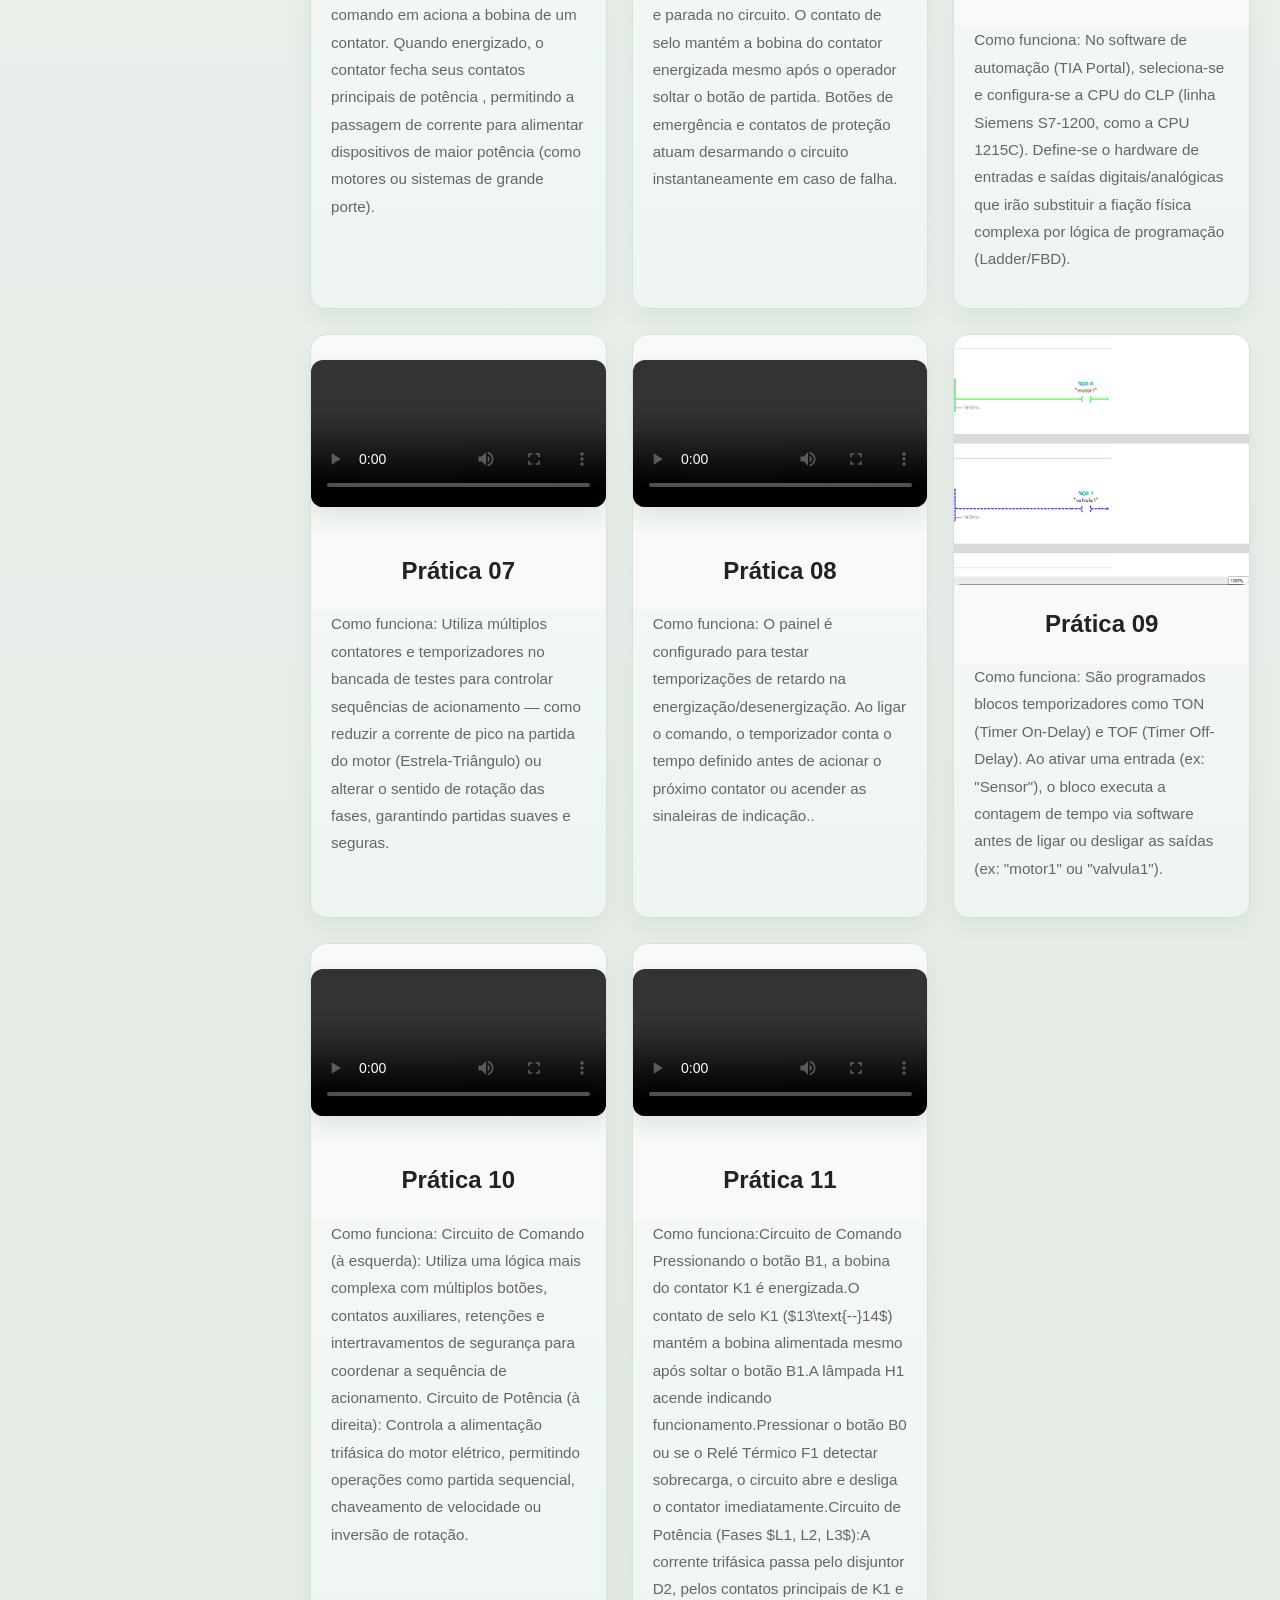
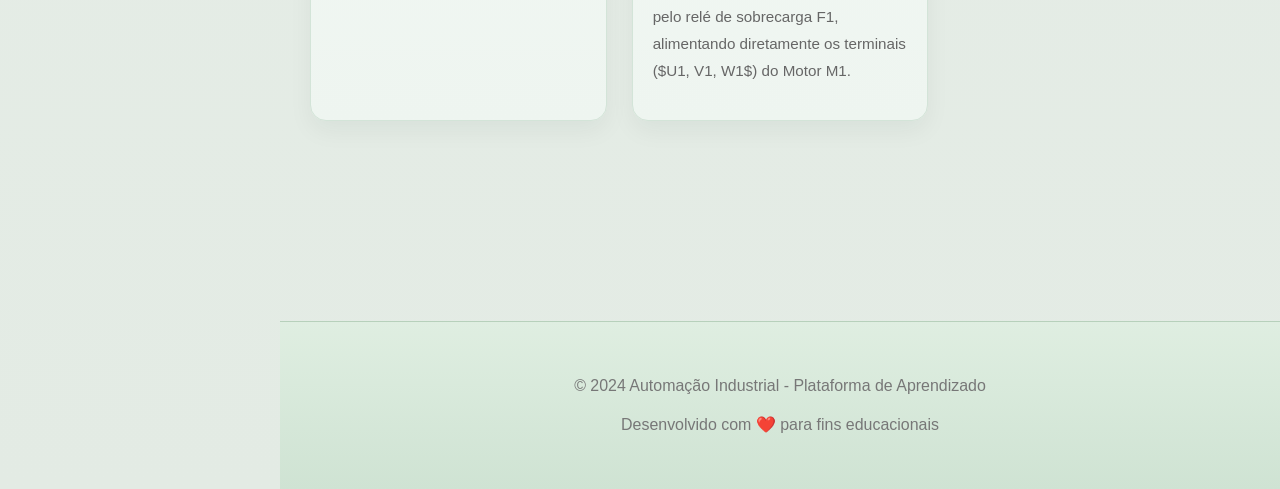
==== commit 30c4bcd3: "finalização" ====
--- a/projetos.html
+++ b/projetos.html
@@ -3,8 +3,7 @@
 <head>
     <meta charset="UTF-8">
     <meta name="viewport" content="width=device-width, initial-scale=1.0">
-    <link rel="stylesheet" href="../style.css">
-    <title>Projetos - Simuladores de Automação Industrial</title>
+    <link rel="stylesheet" href="../style.css">    <link rel="stylesheet" href="videos.css">    <title>Projetos - Simuladores de Automação Industrial</title>
 </head>
 <body>
     
--- a/videos.css
+++ b/videos.css
@@ -0,0 +1,55 @@
+/* ===== VÍDEOS RESPONSIVOS ===== */
+video {
+    max-width: 100%;
+    width: 100%;
+    height: auto;
+    border-radius: 12px;
+    margin: 25px auto;
+    box-shadow: 0 8px 20px rgba(26, 38, 31, 0.1);
+    display: block;
+}
+
+.video-container {
+    position: relative;
+    width: 100%;
+    max-width: 700px;
+    padding-bottom: 56.25%;
+    margin: 25px auto;
+    background: #f0f0f0;
+    border-radius: 12px;
+    overflow: hidden;
+    box-shadow: 0 8px 20px rgba(26, 38, 31, 0.1);
+}
+
+.video-container iframe {
+    position: absolute;
+    top: 0;
+    left: 0;
+    width: 100%;
+    height: 100%;
+    border: none;
+}
+
+/* Media queries para mobile */
+@media (max-width: 768px) {
+    .video-container {
+        max-width: 100%;
+        padding-bottom: 56.25%;
+    }
+    
+    video {
+        margin: 20px 0;
+    }
+}
+
+@media (max-width: 480px) {
+    .video-container {
+        max-width: 100%;
+        margin: 15px 0;
+    }
+    
+    video {
+        margin: 15px 0;
+        border-radius: 10px;
+    }
+}
